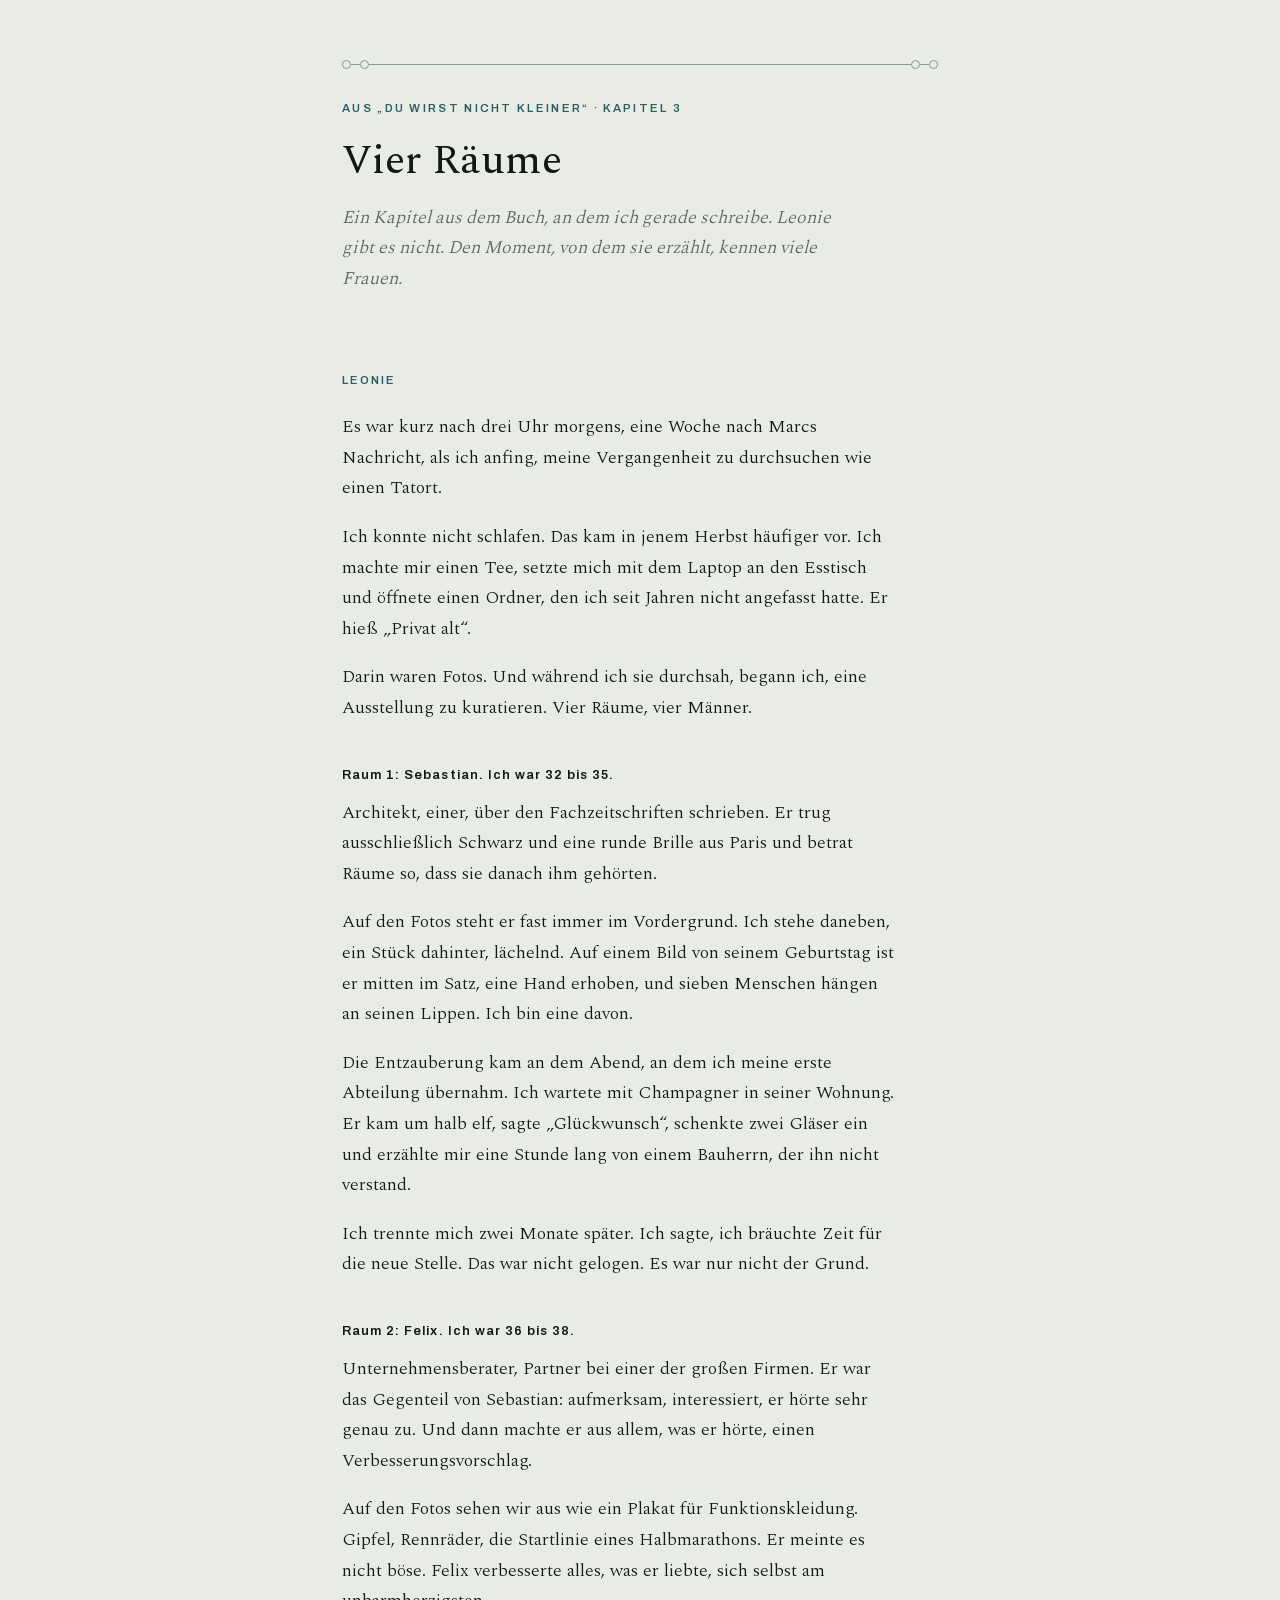
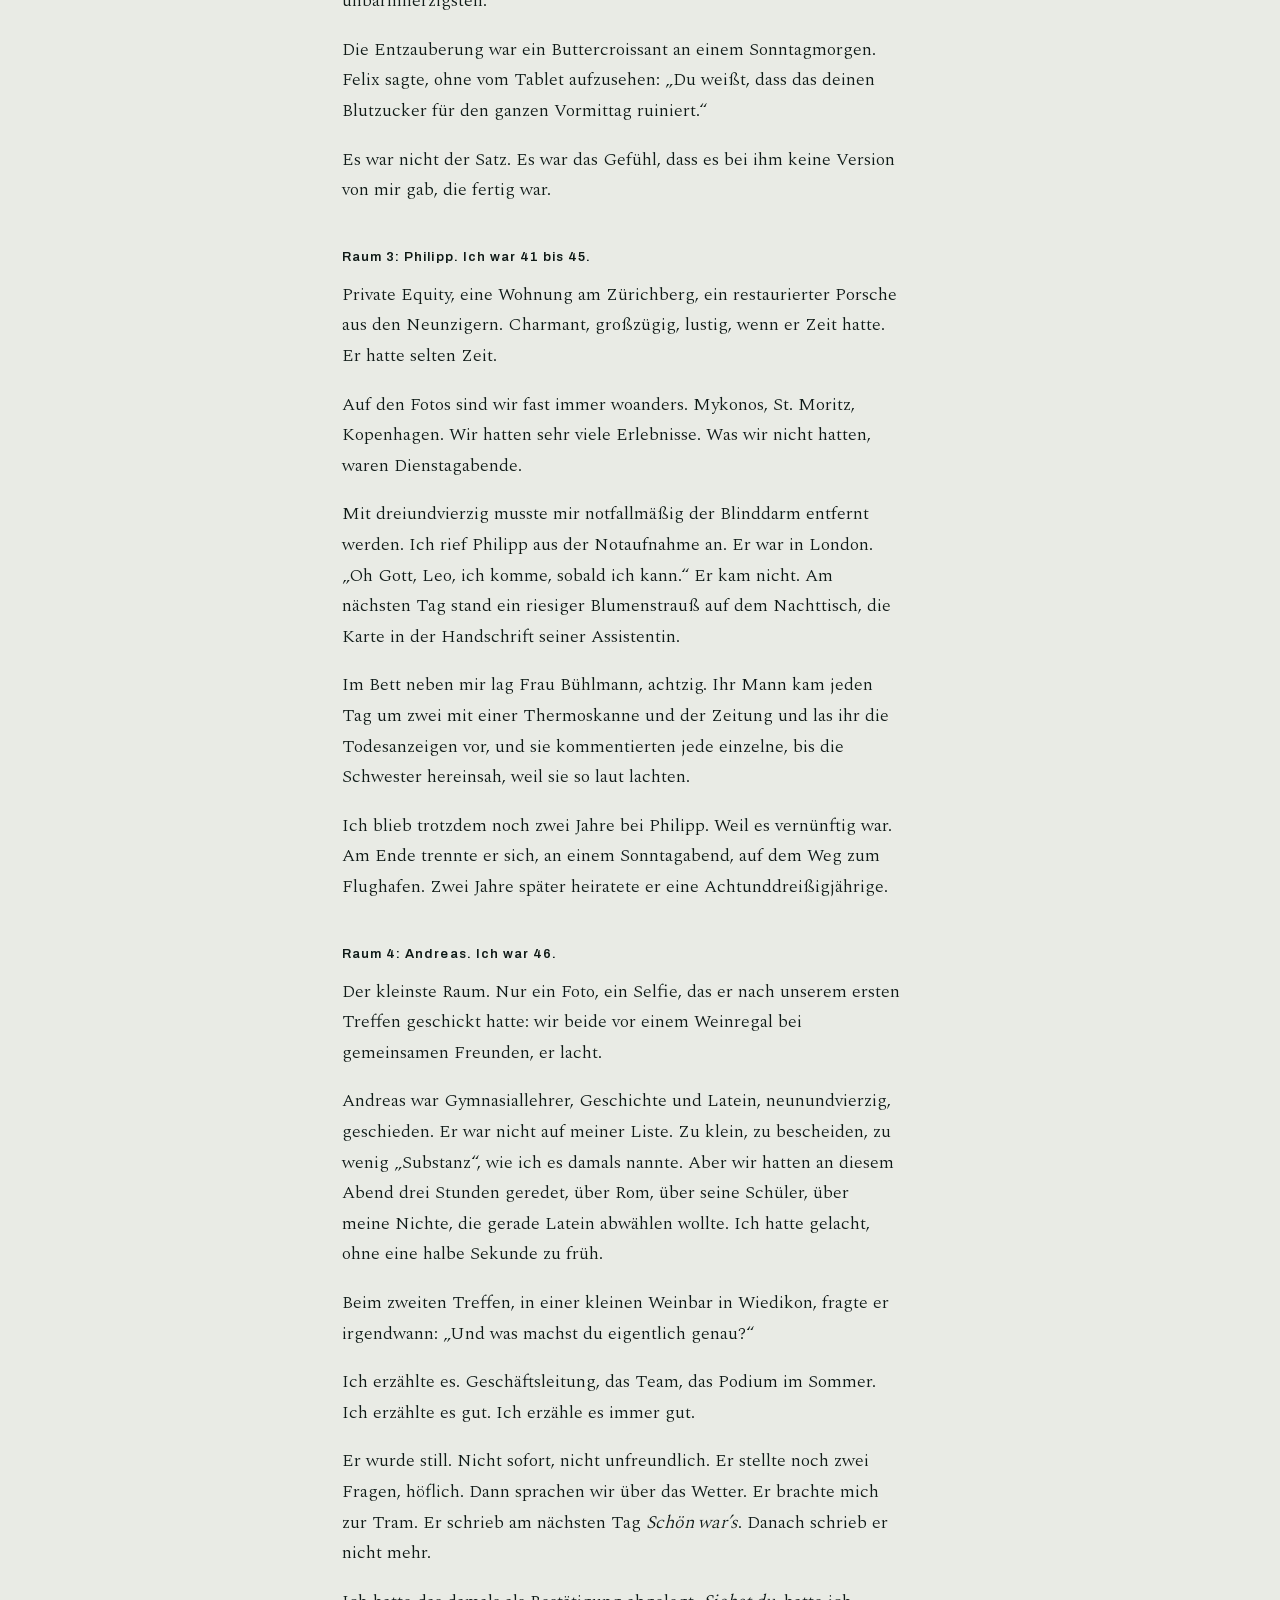
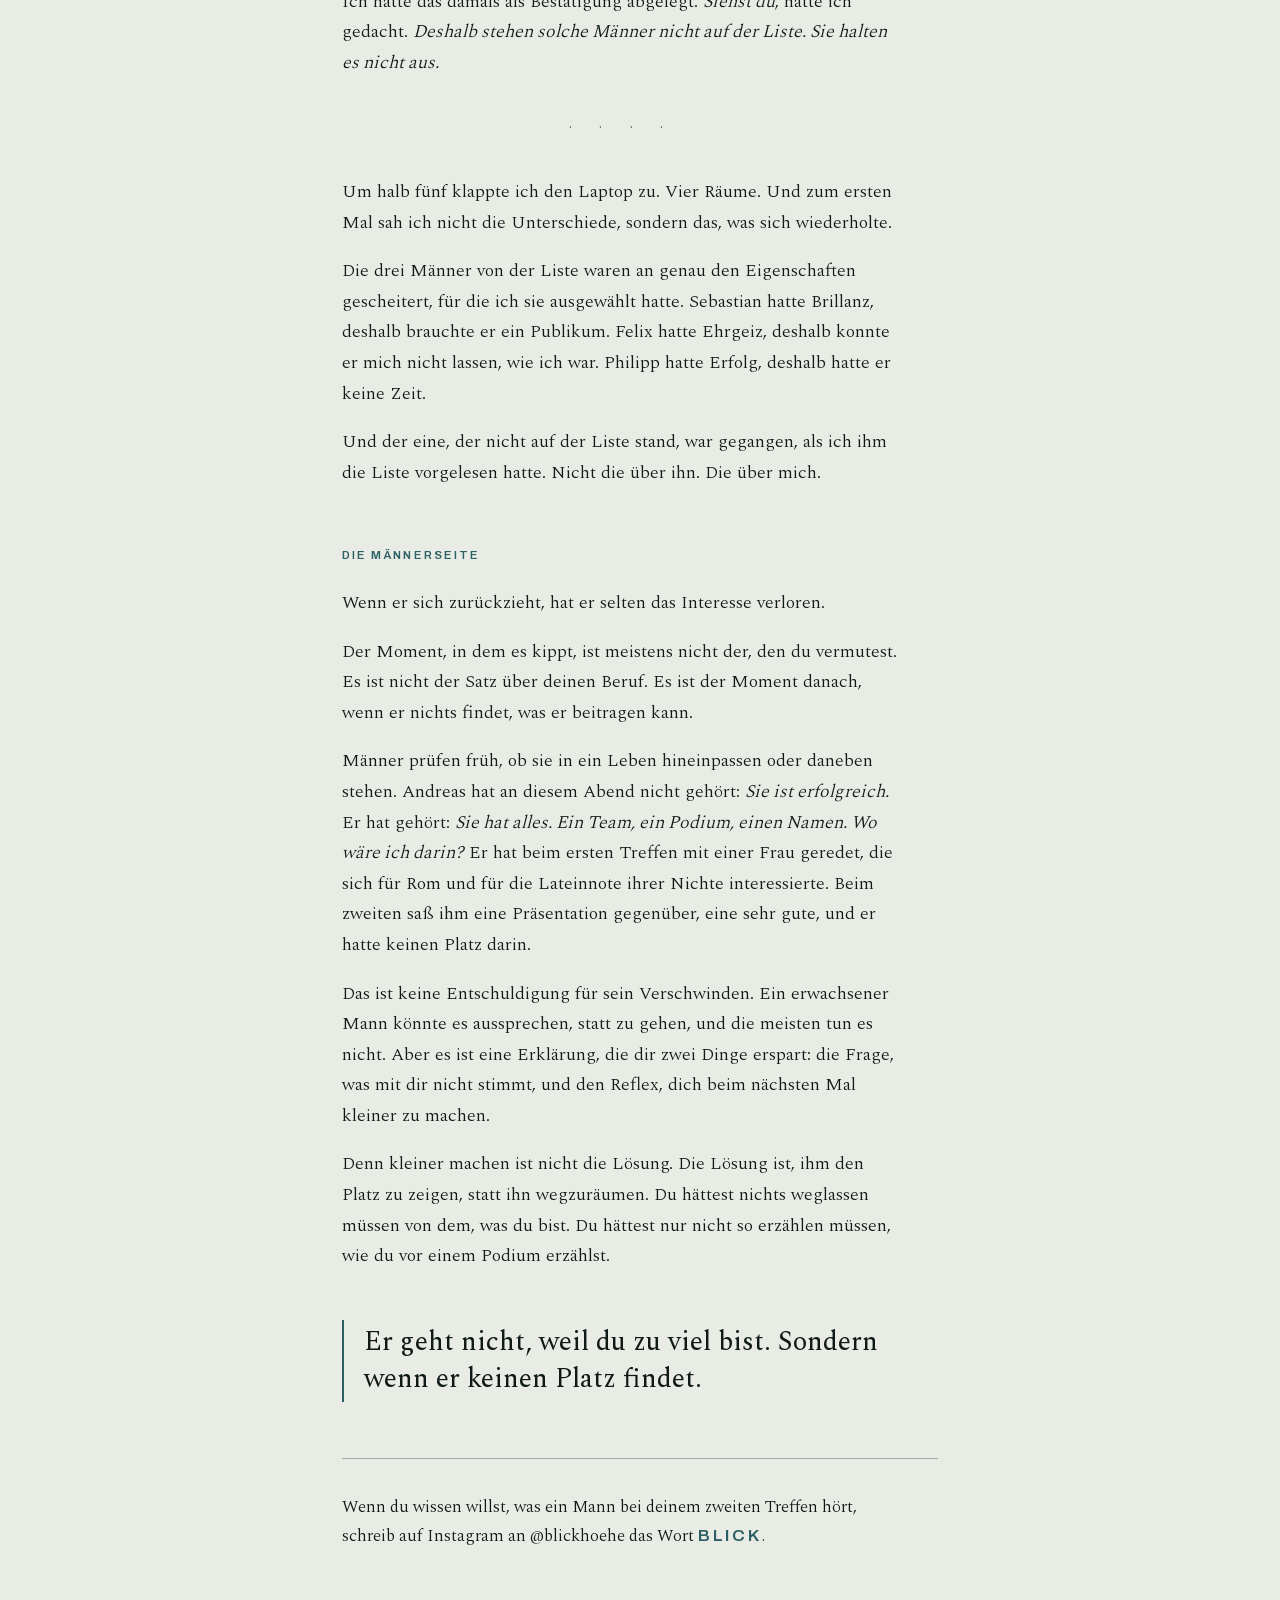
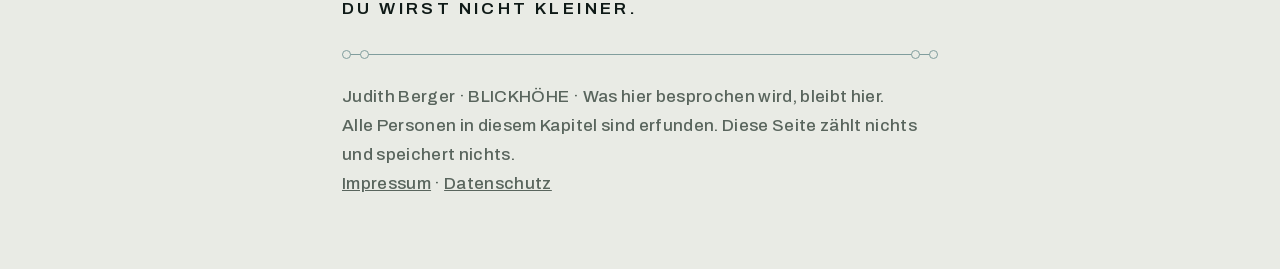
==== kapitel/index.html @ a81d2ccd "Kapitelseite: Vier Räume (Teaser nach RÜCKZUG)" ====
<!DOCTYPE html>
<html lang="de">
<head>
<meta charset="utf-8">
<meta name="viewport" content="width=device-width, initial-scale=1">
<title>Vier Räume · BLICKHÖHE</title>
<meta name="description" content="Ein Kapitel aus „Du wirst nicht kleiner“ von Judith Berger. Warum Männer sich zurückziehen.">
<meta name="robots" content="noindex, nofollow">
<meta name="referrer" content="no-referrer">
<!-- Schriften selbst gehostet, beim Aufruf dieser Seite geht keine Verbindung zu Dritten. Kein Zähler, keine Cookies. -->
<link rel="stylesheet" href="../schrift.css">
<style>
  *{box-sizing:border-box}
  html{color-scheme:light dark}
  :root{
    --grund:#E9EBE5; --flaeche:#F2F3EF; --ink:#0F1A17; --gedaempft:#59655D;
    --akzent:#2C5F63; --linie:rgba(15,26,23,.15); --linie-stark:rgba(15,26,23,.3);
    --serif:"Spectral",Georgia,"Times New Roman",serif;
    --sans:"Archivo",system-ui,-apple-system,"Segoe UI",sans-serif;
  }
  @media (prefers-color-scheme: dark){
    :root:not([data-theme="light"]){
      --grund:#0F1A17; --flaeche:#1E332E; --ink:#E9EBE5; --gedaempft:#9AA79E;
      --akzent:#7FB0B2; --linie:rgba(154,167,158,.22); --linie-stark:rgba(154,167,158,.44);
    }
  }
  :root[data-theme="dark"]{
    --grund:#0F1A17; --flaeche:#1E332E; --ink:#E9EBE5; --gedaempft:#9AA79E;
    --akzent:#7FB0B2; --linie:rgba(154,167,158,.22); --linie-stark:rgba(154,167,158,.44);
  }
  body{background:var(--grund);color:var(--ink);font-family:var(--serif);
    font-weight:300;font-size:18px;line-height:1.7;margin:0}
  .bahn{max-width:640px;margin:0 auto;padding:0 22px}

  .zeichen{position:relative;height:1px;background:var(--akzent);opacity:.55}
  .zeichen i{position:absolute;top:-4px;width:9px;height:9px;border:1px solid var(--akzent);
    border-radius:50%;background:var(--grund)}
  .zeichen i:nth-child(1){left:0} .zeichen i:nth-child(2){left:18px}
  .zeichen i:nth-child(3){right:18px} .zeichen i:nth-child(4){right:0}

  header{padding:64px 0 10px}
  .augenbraue{font-family:var(--sans);font-size:11.5px;font-weight:600;letter-spacing:.2em;
    color:var(--akzent);margin:34px 0 18px;text-transform:uppercase}
  h1{font-family:var(--serif);font-weight:400;font-size:clamp(30px,7vw,42px);line-height:1.15;margin:0 0 18px}
  .vorwort{color:var(--gedaempft);font-style:italic;margin:0 0 8px;max-width:58ch}

  h2{font-family:var(--sans);font-size:11.5px;font-weight:600;letter-spacing:.18em;
    text-transform:uppercase;color:var(--akzent);margin:58px 0 22px}
  h3{font-family:var(--sans);font-size:13px;font-weight:600;letter-spacing:.08em;
    margin:40px 0 12px}
  p{margin:0 0 18px;max-width:62ch}
  .trenner{text-align:center;color:var(--gedaempft);letter-spacing:.6em;margin:34px 0}

  .satz{border-left:2px solid var(--akzent);padding:4px 0 4px 20px;margin:48px 0;
    font-size:clamp(22px,5vw,27px);line-height:1.38;font-weight:400}

  .ende{border-top:1px solid var(--linie-stark);margin-top:56px;padding:34px 0 0}
  .ende p{font-size:17px}
  .code{font-family:var(--sans);font-weight:600;letter-spacing:.16em;color:var(--akzent)}
  .schluss{font-family:var(--sans);font-size:12px;font-weight:600;letter-spacing:.2em;
    text-transform:uppercase;margin:44px 0 30px}
  .fussnote{color:var(--gedaempft);font-family:var(--sans);font-size:11.5px;line-height:1.7;
    letter-spacing:.02em;margin:0 0 70px}
  .fussnote a{color:inherit}
</style>
</head>
<body>
<div class="bahn">

<header>
  <div class="zeichen"><i></i><i></i><i></i><i></i></div>
  <p class="augenbraue">Aus „Du wirst nicht kleiner“ · Kapitel 3</p>
  <h1>Vier Räume</h1>
  <p class="vorwort">Ein Kapitel aus dem Buch, an dem ich gerade schreibe. Leonie gibt es nicht. Den Moment, von dem sie erzählt, kennen viele Frauen.</p>
</header>

<h2>Leonie</h2>

<p>Es war kurz nach drei Uhr morgens, eine Woche nach Marcs Nachricht, als ich anfing, meine Vergangenheit zu durchsuchen wie einen Tatort.</p>
<p>Ich konnte nicht schlafen. Das kam in jenem Herbst häufiger vor. Ich machte mir einen Tee, setzte mich mit dem Laptop an den Esstisch und öffnete einen Ordner, den ich seit Jahren nicht angefasst hatte. Er hieß „Privat alt“.</p>
<p>Darin waren Fotos. Und während ich sie durchsah, begann ich, eine Ausstellung zu kuratieren. Vier Räume, vier Männer.</p>

<h3>Raum 1: Sebastian. Ich war 32 bis 35.</h3>
<p>Architekt, einer, über den Fachzeitschriften schrieben. Er trug ausschließlich Schwarz und eine runde Brille aus Paris und betrat Räume so, dass sie danach ihm gehörten.</p>
<p>Auf den Fotos steht er fast immer im Vordergrund. Ich stehe daneben, ein Stück dahinter, lächelnd. Auf einem Bild von seinem Geburtstag ist er mitten im Satz, eine Hand erhoben, und sieben Menschen hängen an seinen Lippen. Ich bin eine davon.</p>
<p>Die Entzauberung kam an dem Abend, an dem ich meine erste Abteilung übernahm. Ich wartete mit Champagner in seiner Wohnung. Er kam um halb elf, sagte „Glückwunsch“, schenkte zwei Gläser ein und erzählte mir eine Stunde lang von einem Bauherrn, der ihn nicht verstand.</p>
<p>Ich trennte mich zwei Monate später. Ich sagte, ich bräuchte Zeit für die neue Stelle. Das war nicht gelogen. Es war nur nicht der Grund.</p>

<h3>Raum 2: Felix. Ich war 36 bis 38.</h3>
<p>Unternehmensberater, Partner bei einer der großen Firmen. Er war das Gegenteil von Sebastian: aufmerksam, interessiert, er hörte sehr genau zu. Und dann machte er aus allem, was er hörte, einen Verbesserungsvorschlag.</p>
<p>Auf den Fotos sehen wir aus wie ein Plakat für Funktionskleidung. Gipfel, Rennräder, die Startlinie eines Halbmarathons. Er meinte es nicht böse. Felix verbesserte alles, was er liebte, sich selbst am unbarmherzigsten.</p>
<p>Die Entzauberung war ein Buttercroissant an einem Sonntagmorgen. Felix sagte, ohne vom Tablet aufzusehen: „Du weißt, dass das deinen Blutzucker für den ganzen Vormittag ruiniert.“</p>
<p>Es war nicht der Satz. Es war das Gefühl, dass es bei ihm keine Version von mir gab, die fertig war.</p>

<h3>Raum 3: Philipp. Ich war 41 bis 45.</h3>
<p>Private Equity, eine Wohnung am Zürichberg, ein restaurierter Porsche aus den Neunzigern. Charmant, großzügig, lustig, wenn er Zeit hatte. Er hatte selten Zeit.</p>
<p>Auf den Fotos sind wir fast immer woanders. Mykonos, St. Moritz, Kopenhagen. Wir hatten sehr viele Erlebnisse. Was wir nicht hatten, waren Dienstagabende.</p>
<p>Mit dreiundvierzig musste mir notfallmäßig der Blinddarm entfernt werden. Ich rief Philipp aus der Notaufnahme an. Er war in London. „Oh Gott, Leo, ich komme, sobald ich kann.“ Er kam nicht. Am nächsten Tag stand ein riesiger Blumenstrauß auf dem Nachttisch, die Karte in der Handschrift seiner Assistentin.</p>
<p>Im Bett neben mir lag Frau Bühlmann, achtzig. Ihr Mann kam jeden Tag um zwei mit einer Thermoskanne und der Zeitung und las ihr die Todesanzeigen vor, und sie kommentierten jede einzelne, bis die Schwester hereinsah, weil sie so laut lachten.</p>
<p>Ich blieb trotzdem noch zwei Jahre bei Philipp. Weil es vernünftig war. Am Ende trennte er sich, an einem Sonntagabend, auf dem Weg zum Flughafen. Zwei Jahre später heiratete er eine Achtunddreißigjährige.</p>

<h3>Raum 4: Andreas. Ich war 46.</h3>
<p>Der kleinste Raum. Nur ein Foto, ein Selfie, das er nach unserem ersten Treffen geschickt hatte: wir beide vor einem Weinregal bei gemeinsamen Freunden, er lacht.</p>
<p>Andreas war Gymnasiallehrer, Geschichte und Latein, neunundvierzig, geschieden. Er war nicht auf meiner Liste. Zu klein, zu bescheiden, zu wenig „Substanz“, wie ich es damals nannte. Aber wir hatten an diesem Abend drei Stunden geredet, über Rom, über seine Schüler, über meine Nichte, die gerade Latein abwählen wollte. Ich hatte gelacht, ohne eine halbe Sekunde zu früh.</p>
<p>Beim zweiten Treffen, in einer kleinen Weinbar in Wiedikon, fragte er irgendwann: „Und was machst du eigentlich genau?“</p>
<p>Ich erzählte es. Geschäftsleitung, das Team, das Podium im Sommer. Ich erzählte es gut. Ich erzähle es immer gut.</p>
<p>Er wurde still. Nicht sofort, nicht unfreundlich. Er stellte noch zwei Fragen, höflich. Dann sprachen wir über das Wetter. Er brachte mich zur Tram. Er schrieb am nächsten Tag <em>Schön war’s</em>. Danach schrieb er nicht mehr.</p>
<p>Ich hatte das damals als Bestätigung abgelegt. <em>Siehst du</em>, hatte ich gedacht. <em>Deshalb stehen solche Männer nicht auf der Liste. Sie halten es nicht aus.</em></p>

<p class="trenner">· · · ·</p>

<p>Um halb fünf klappte ich den Laptop zu. Vier Räume. Und zum ersten Mal sah ich nicht die Unterschiede, sondern das, was sich wiederholte.</p>
<p>Die drei Männer von der Liste waren an genau den Eigenschaften gescheitert, für die ich sie ausgewählt hatte. Sebastian hatte Brillanz, deshalb brauchte er ein Publikum. Felix hatte Ehrgeiz, deshalb konnte er mich nicht lassen, wie ich war. Philipp hatte Erfolg, deshalb hatte er keine Zeit.</p>
<p>Und der eine, der nicht auf der Liste stand, war gegangen, als ich ihm die Liste vorgelesen hatte. Nicht die über ihn. Die über mich.</p>

<h2>Die Männerseite</h2>

<p>Wenn er sich zurückzieht, hat er selten das Interesse verloren.</p>
<p>Der Moment, in dem es kippt, ist meistens nicht der, den du vermutest. Es ist nicht der Satz über deinen Beruf. Es ist der Moment danach, wenn er nichts findet, was er beitragen kann.</p>
<p>Männer prüfen früh, ob sie in ein Leben hineinpassen oder daneben stehen. Andreas hat an diesem Abend nicht gehört: <em>Sie ist erfolgreich.</em> Er hat gehört: <em>Sie hat alles. Ein Team, ein Podium, einen Namen. Wo wäre ich darin?</em> Er hat beim ersten Treffen mit einer Frau geredet, die sich für Rom und für die Lateinnote ihrer Nichte interessierte. Beim zweiten saß ihm eine Präsentation gegenüber, eine sehr gute, und er hatte keinen Platz darin.</p>
<p>Das ist keine Entschuldigung für sein Verschwinden. Ein erwachsener Mann könnte es aussprechen, statt zu gehen, und die meisten tun es nicht. Aber es ist eine Erklärung, die dir zwei Dinge erspart: die Frage, was mit dir nicht stimmt, und den Reflex, dich beim nächsten Mal kleiner zu machen.</p>
<p>Denn kleiner machen ist nicht die Lösung. Die Lösung ist, ihm den Platz zu zeigen, statt ihn wegzuräumen. Du hättest nichts weglassen müssen von dem, was du bist. Du hättest nur nicht so erzählen müssen, wie du vor einem Podium erzählst.</p>

<p class="satz">Er geht nicht, weil du zu viel bist. Sondern wenn er keinen Platz findet.</p>

<div class="ende">
  <p>Wenn du wissen willst, was ein Mann bei deinem zweiten Treffen hört, schreib auf Instagram an @blickhoehe das Wort <span class="code">BLICK</span>.</p>
  <p class="schluss">Du wirst nicht kleiner.</p>
  <div class="zeichen"><i></i><i></i><i></i><i></i></div>
  <p class="fussnote" style="margin-top:28px">
    Judith Berger · BLICKHÖHE · Was hier besprochen wird, bleibt hier.<br>
    Alle Personen in diesem Kapitel sind erfunden. Diese Seite zählt nichts und speichert nichts.<br>
    <a href="../impressum.html">Impressum</a> · <a href="../datenschutz.html">Datenschutz</a>
  </p>
</div>

</div>
</body>
</html>
---- schrift.css ----
@font-face{font-family:'Archivo';font-style:normal;font-weight:500;
  font-display:swap;src:url(schrift/archivo-500-latin-ext.woff2) format('woff2');
  unicode-range:U+0100-02BA, U+02BD-02C5, U+02C7-02CC, U+02CE-02D7, U+02DD-02FF, U+0304, U+0308, U+0329, U+1D00-1DBF, U+1E00-1E9F, U+1EF2-1EFF, U+2020, U+20A0-20AB, U+20AD-20C0, U+2113, U+2C60-2C7F, U+A720-A7FF;}
@font-face{font-family:'Archivo';font-style:normal;font-weight:500;
  font-display:swap;src:url(schrift/archivo-500-latin.woff2) format('woff2');
  unicode-range:U+0000-00FF, U+0131, U+0152-0153, U+02BB-02BC, U+02C6, U+02DA, U+02DC, U+0304, U+0308, U+0329, U+2000-206F, U+20AC, U+2122, U+2191, U+2193, U+2212, U+2215, U+FEFF, U+FFFD;}
@font-face{font-family:'Archivo';font-style:normal;font-weight:600;
  font-display:swap;src:url(schrift/archivo-600-latin-ext.woff2) format('woff2');
  unicode-range:U+0100-02BA, U+02BD-02C5, U+02C7-02CC, U+02CE-02D7, U+02DD-02FF, U+0304, U+0308, U+0329, U+1D00-1DBF, U+1E00-1E9F, U+1EF2-1EFF, U+2020, U+20A0-20AB, U+20AD-20C0, U+2113, U+2C60-2C7F, U+A720-A7FF;}
@font-face{font-family:'Archivo';font-style:normal;font-weight:600;
  font-display:swap;src:url(schrift/archivo-600-latin.woff2) format('woff2');
  unicode-range:U+0000-00FF, U+0131, U+0152-0153, U+02BB-02BC, U+02C6, U+02DA, U+02DC, U+0304, U+0308, U+0329, U+2000-206F, U+20AC, U+2122, U+2191, U+2193, U+2212, U+2215, U+FEFF, U+FFFD;}
@font-face{font-family:'Spectral';font-style:normal;font-weight:300;
  font-display:swap;src:url(schrift/spectral-300-latin-ext.woff2) format('woff2');
  unicode-range:U+0100-02BA, U+02BD-02C5, U+02C7-02CC, U+02CE-02D7, U+02DD-02FF, U+0304, U+0308, U+0329, U+1D00-1DBF, U+1E00-1E9F, U+1EF2-1EFF, U+2020, U+20A0-20AB, U+20AD-20C0, U+2113, U+2C60-2C7F, U+A720-A7FF;}
@font-face{font-family:'Spectral';font-style:normal;font-weight:300;
  font-display:swap;src:url(schrift/spectral-300-latin.woff2) format('woff2');
  unicode-range:U+0000-00FF, U+0131, U+0152-0153, U+02BB-02BC, U+02C6, U+02DA, U+02DC, U+0304, U+0308, U+0329, U+2000-206F, U+20AC, U+2122, U+2191, U+2193, U+2212, U+2215, U+FEFF, U+FFFD;}
@font-face{font-family:'Spectral';font-style:normal;font-weight:400;
  font-display:swap;src:url(schrift/spectral-400-latin-ext.woff2) format('woff2');
  unicode-range:U+0100-02BA, U+02BD-02C5, U+02C7-02CC, U+02CE-02D7, U+02DD-02FF, U+0304, U+0308, U+0329, U+1D00-1DBF, U+1E00-1E9F, U+1EF2-1EFF, U+2020, U+20A0-20AB, U+20AD-20C0, U+2113, U+2C60-2C7F, U+A720-A7FF;}
@font-face{font-family:'Spectral';font-style:normal;font-weight:400;
  font-display:swap;src:url(schrift/spectral-400-latin.woff2) format('woff2');
  unicode-range:U+0000-00FF, U+0131, U+0152-0153, U+02BB-02BC, U+02C6, U+02DA, U+02DC, U+0304, U+0308, U+0329, U+2000-206F, U+20AC, U+2122, U+2191, U+2193, U+2212, U+2215, U+FEFF, U+FFFD;}
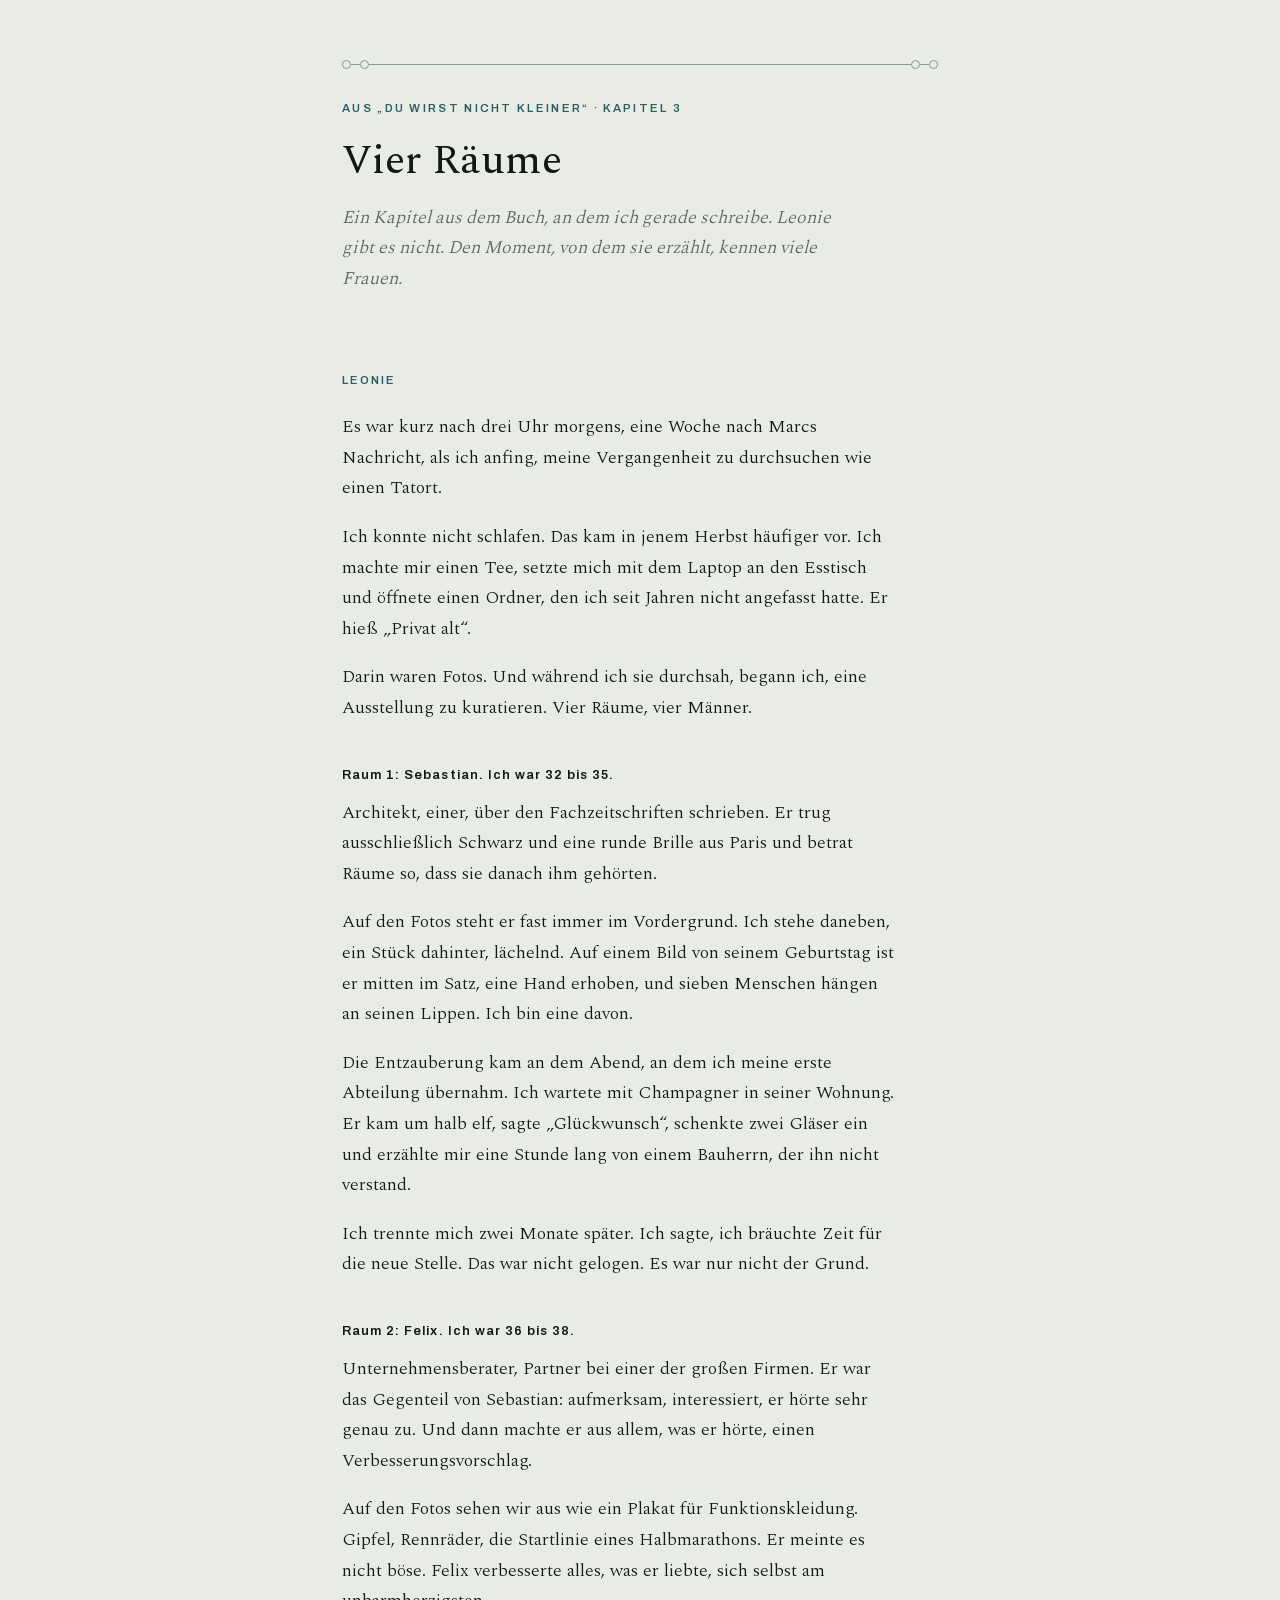
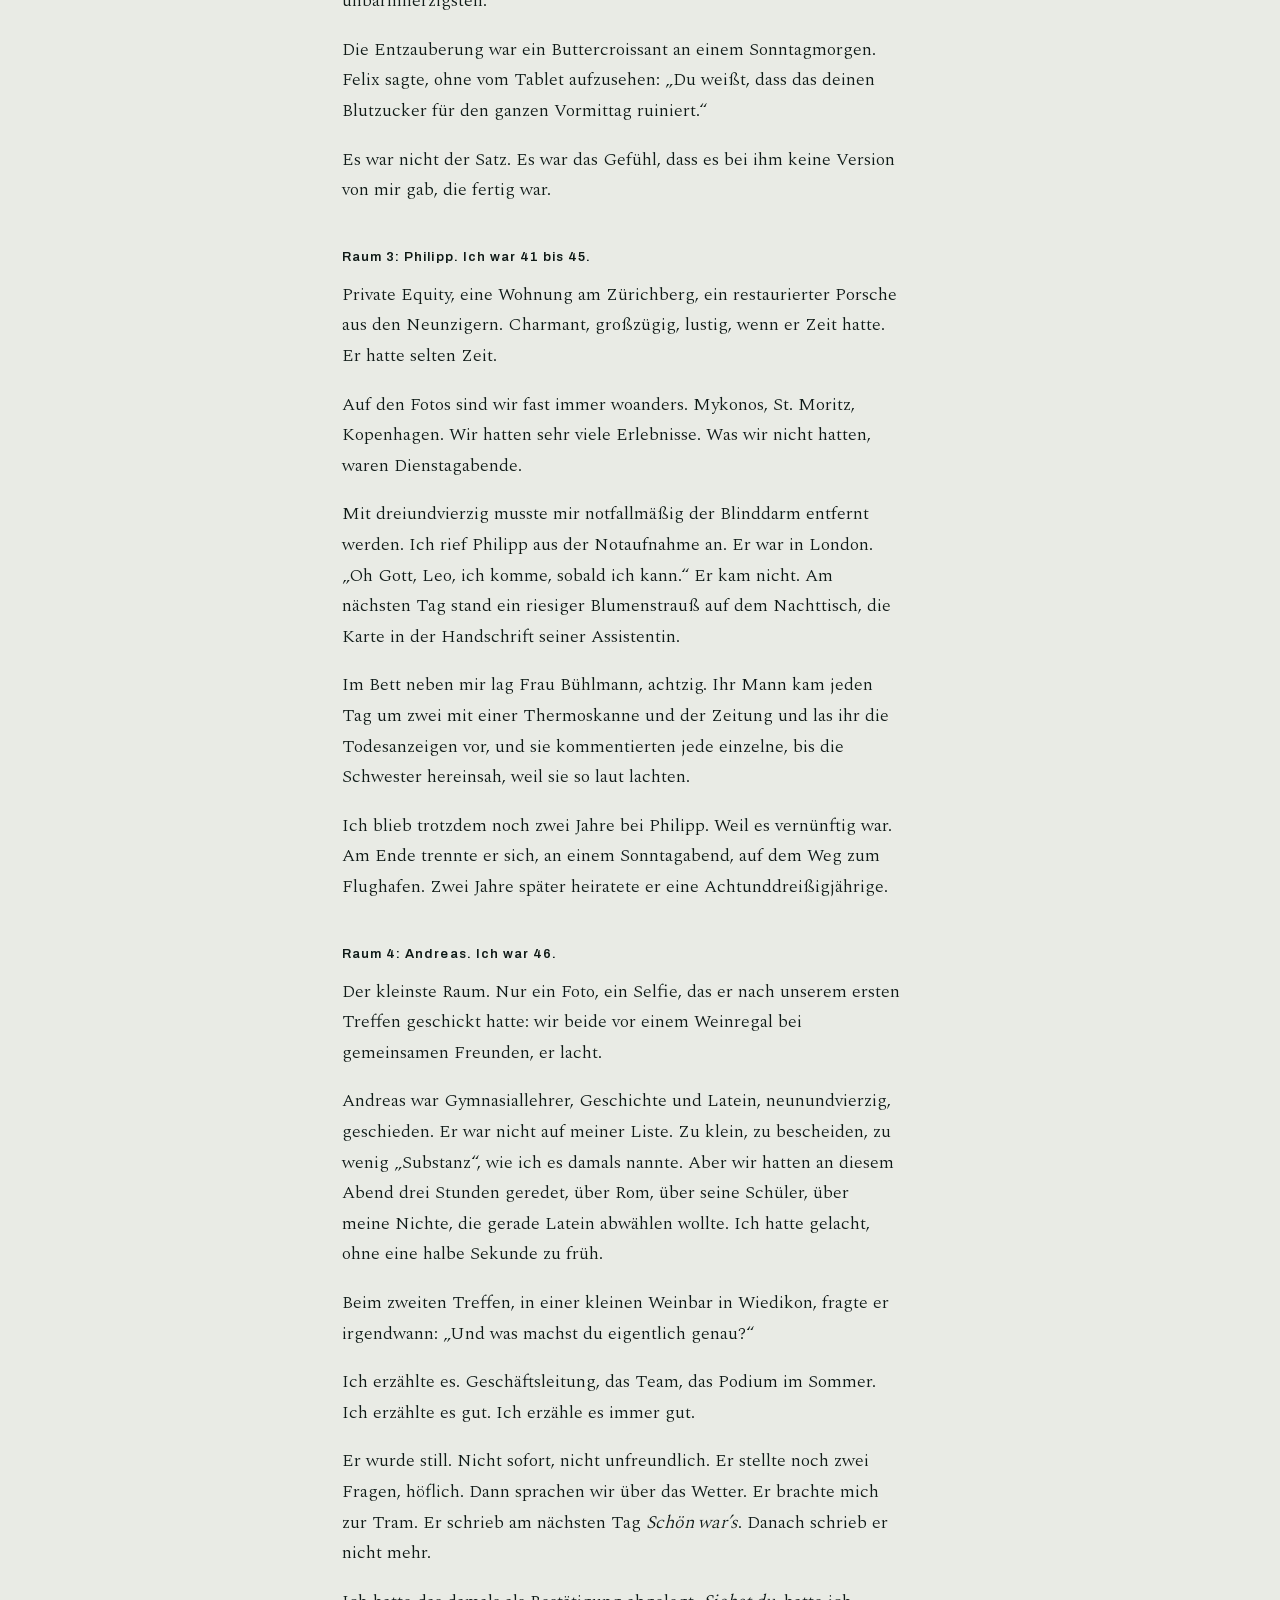
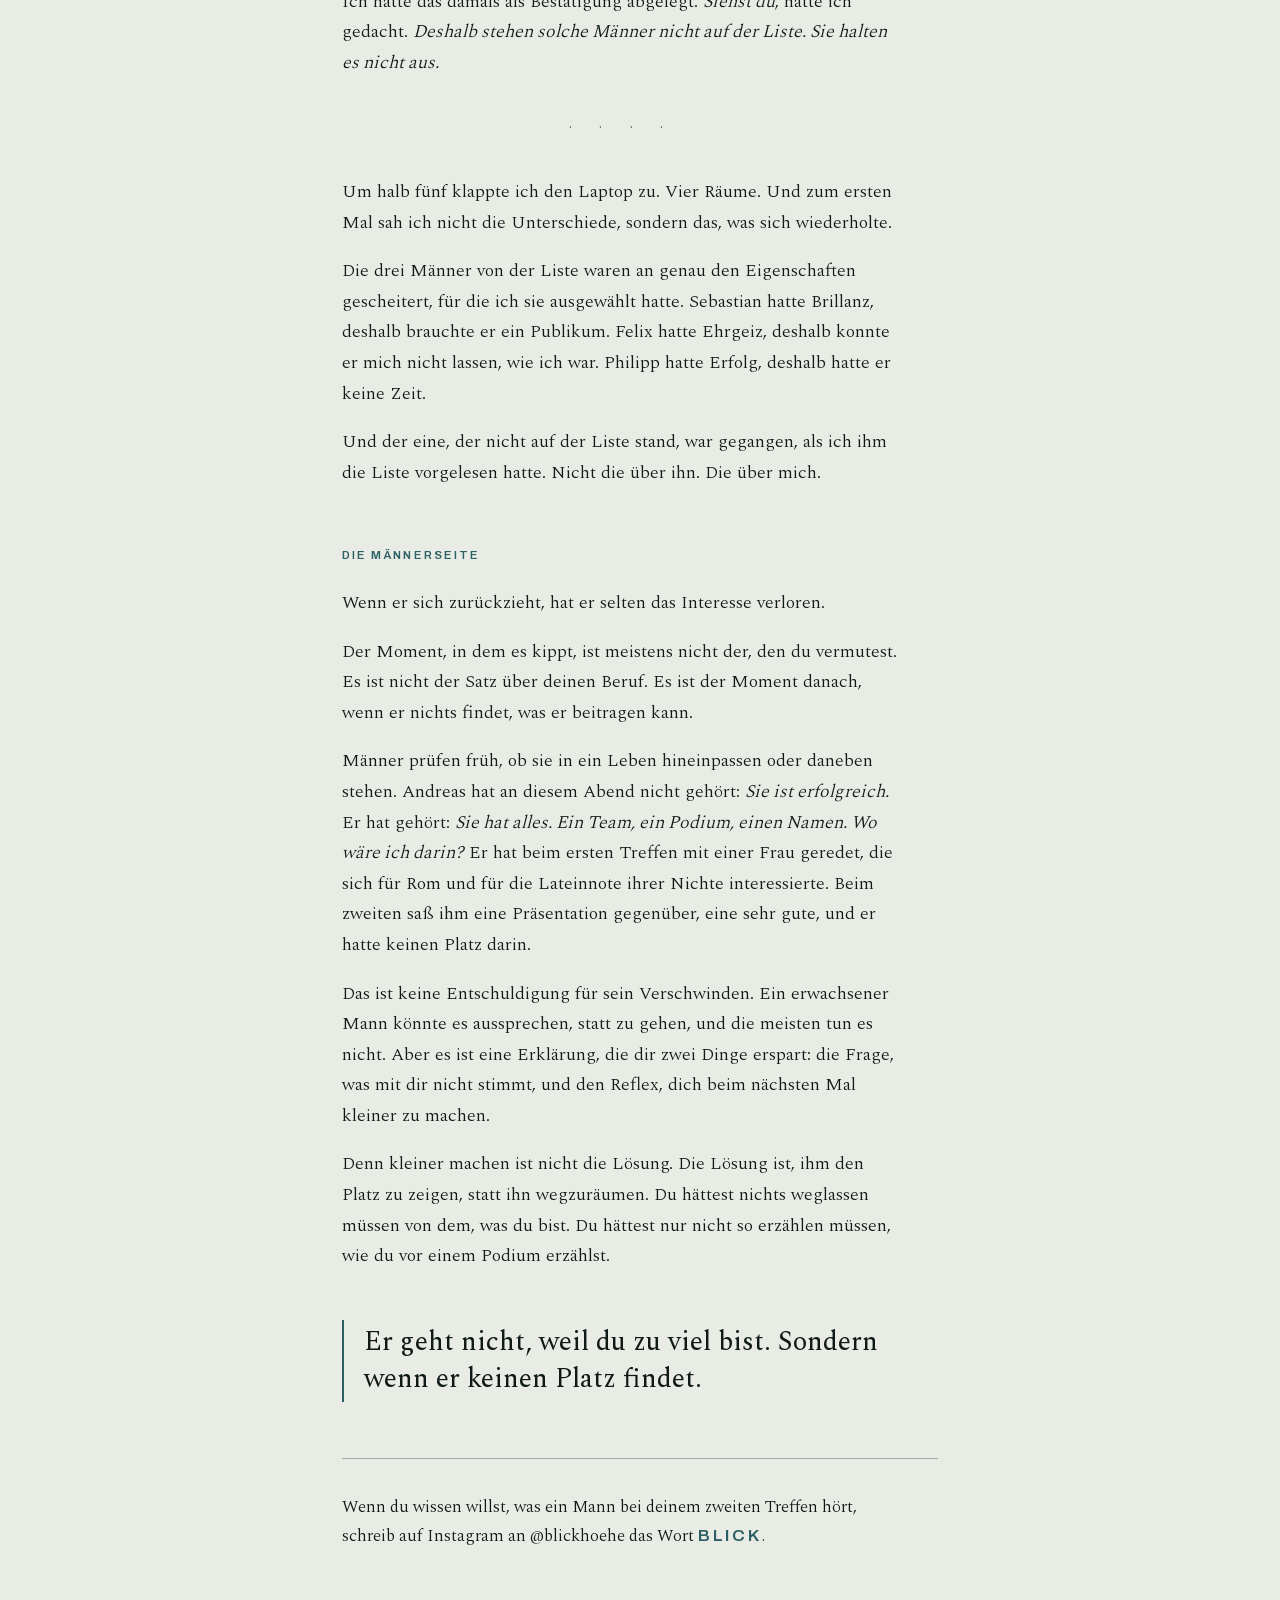
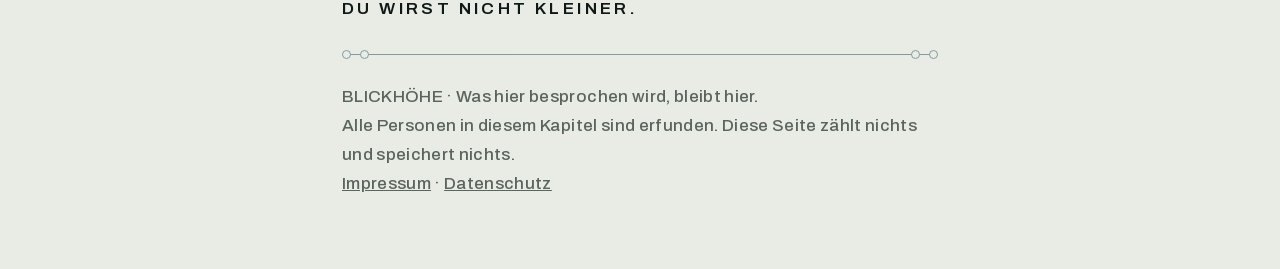
==== commit 102e1f86: "Seite anonymisiert, Reel eingebettet, ruhige Bewegung - Name aus Startseite, Kapitel und Fragebogen " ====
--- a/kapitel/index.html
+++ b/kapitel/index.html
@@ -4,7 +4,7 @@
 <meta charset="utf-8">
 <meta name="viewport" content="width=device-width, initial-scale=1">
 <title>Vier Räume · BLICKHÖHE</title>
-<meta name="description" content="Ein Kapitel aus „Du wirst nicht kleiner“ von Judith Berger. Warum Männer sich zurückziehen.">
+<meta name="description" content="Ein Kapitel aus „Du wirst nicht kleiner“. Warum Männer sich zurückziehen.">
 <meta name="robots" content="noindex, nofollow">
 <meta name="referrer" content="no-referrer">
 <!-- Schriften selbst gehostet, beim Aufruf dieser Seite geht keine Verbindung zu Dritten. Kein Zähler, keine Cookies. -->
@@ -128,7 +128,7 @@
   <p class="schluss">Du wirst nicht kleiner.</p>
   <div class="zeichen"><i></i><i></i><i></i><i></i></div>
   <p class="fussnote" style="margin-top:28px">
-    Judith Berger · BLICKHÖHE · Was hier besprochen wird, bleibt hier.<br>
+    BLICKHÖHE · Was hier besprochen wird, bleibt hier.<br>
     Alle Personen in diesem Kapitel sind erfunden. Diese Seite zählt nichts und speichert nichts.<br>
     <a href="../impressum.html">Impressum</a> · <a href="../datenschutz.html">Datenschutz</a>
   </p>
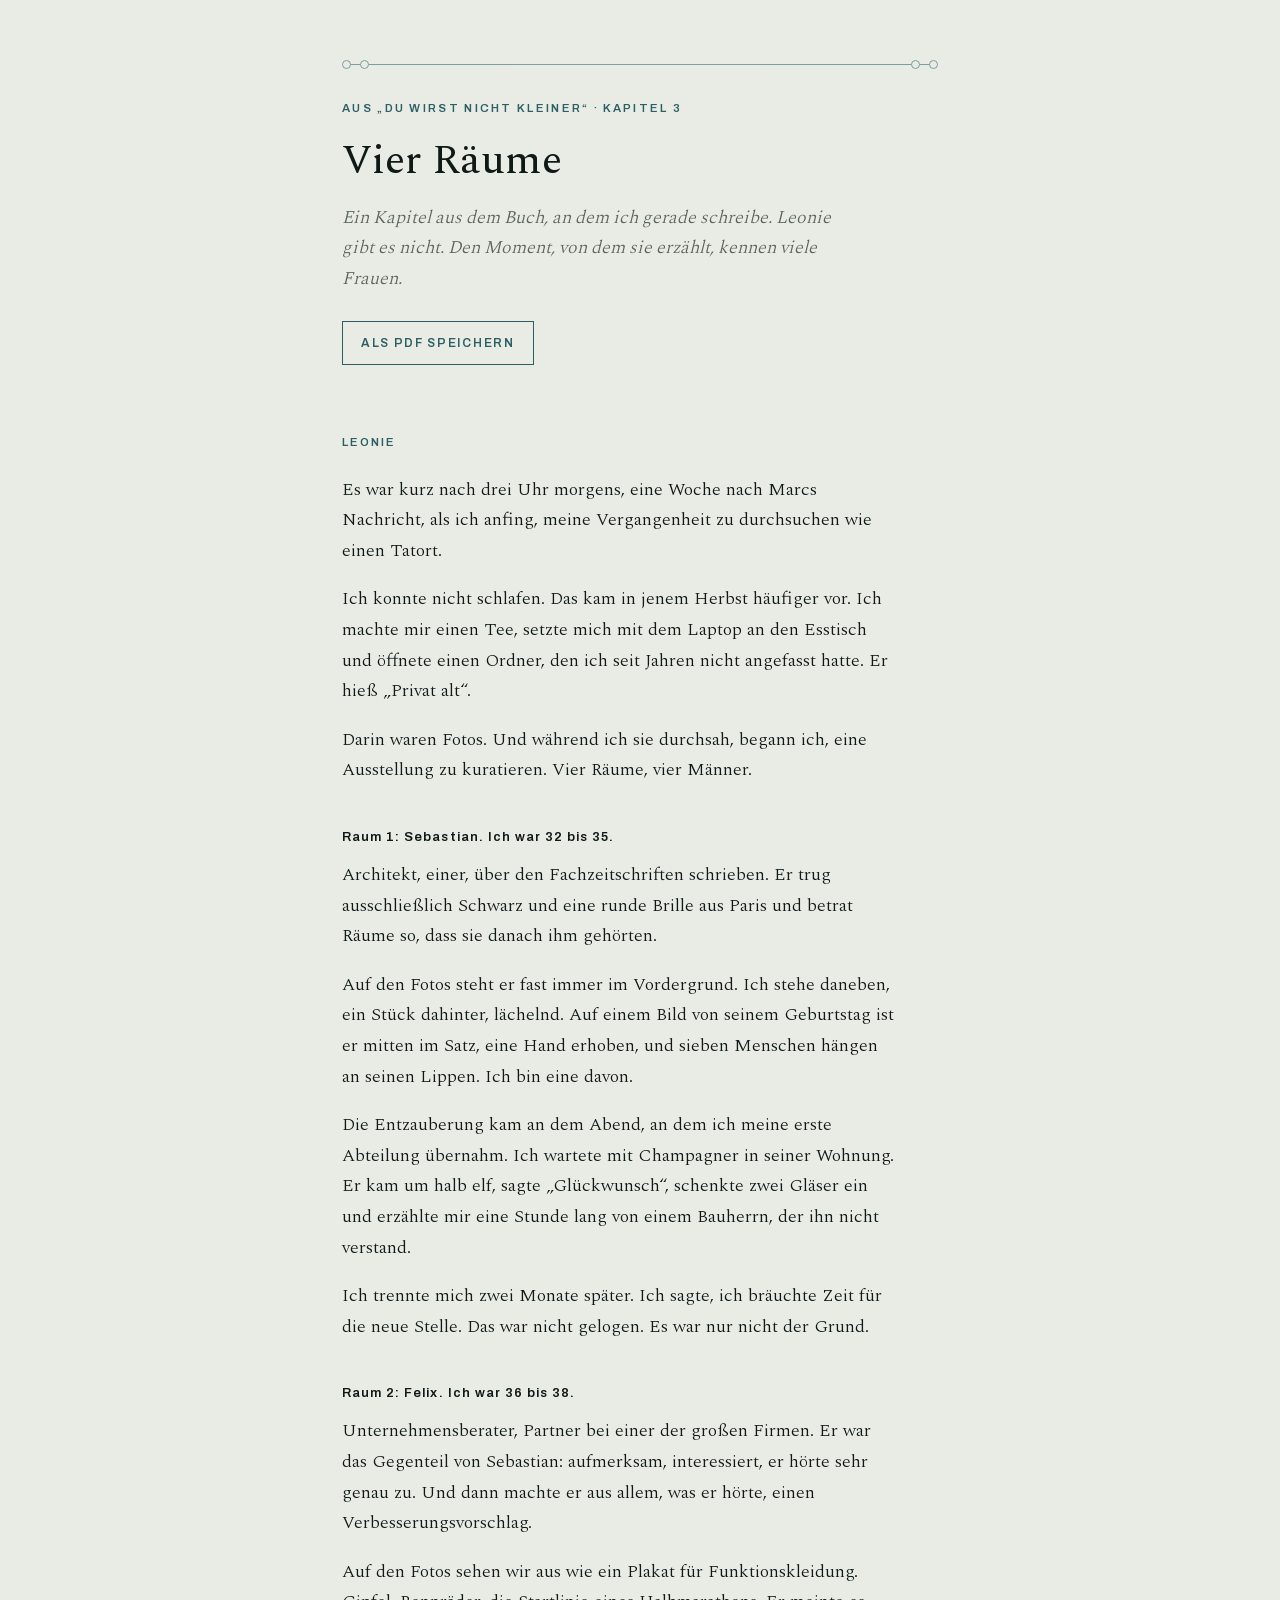
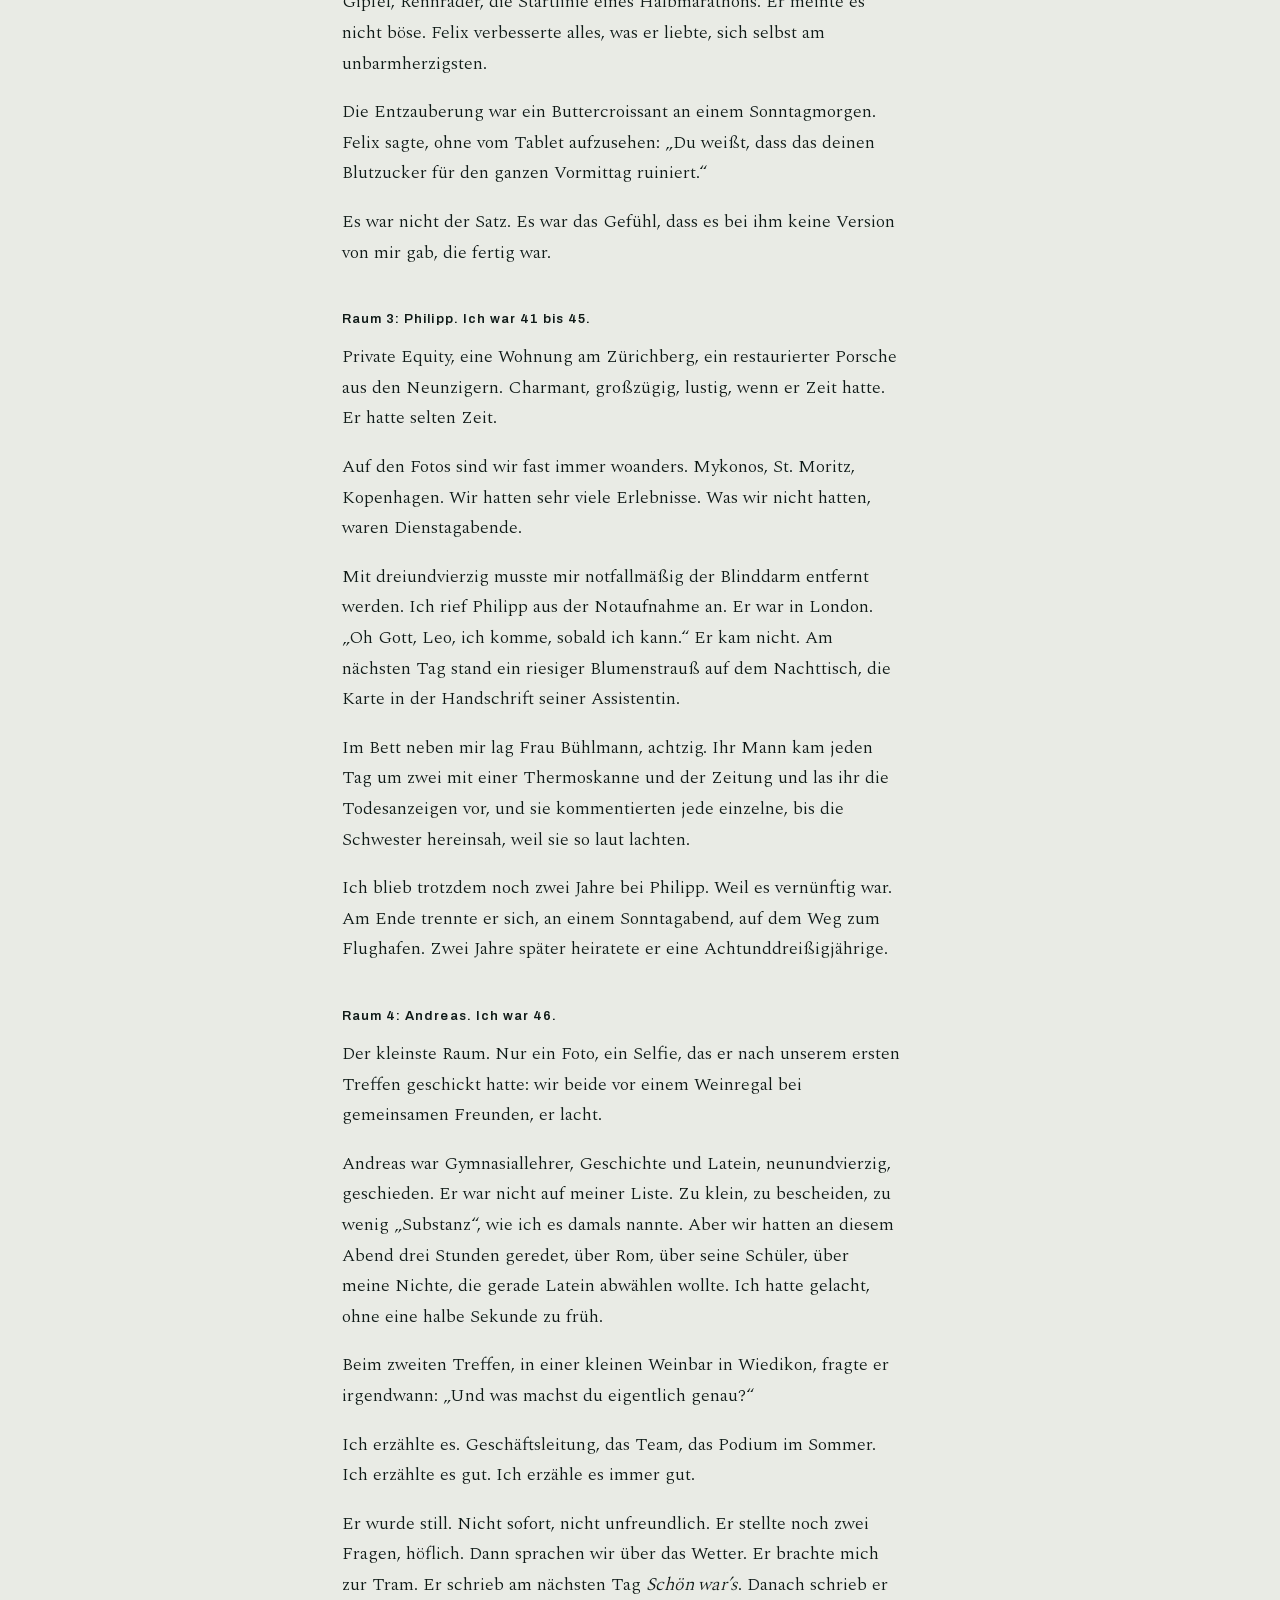
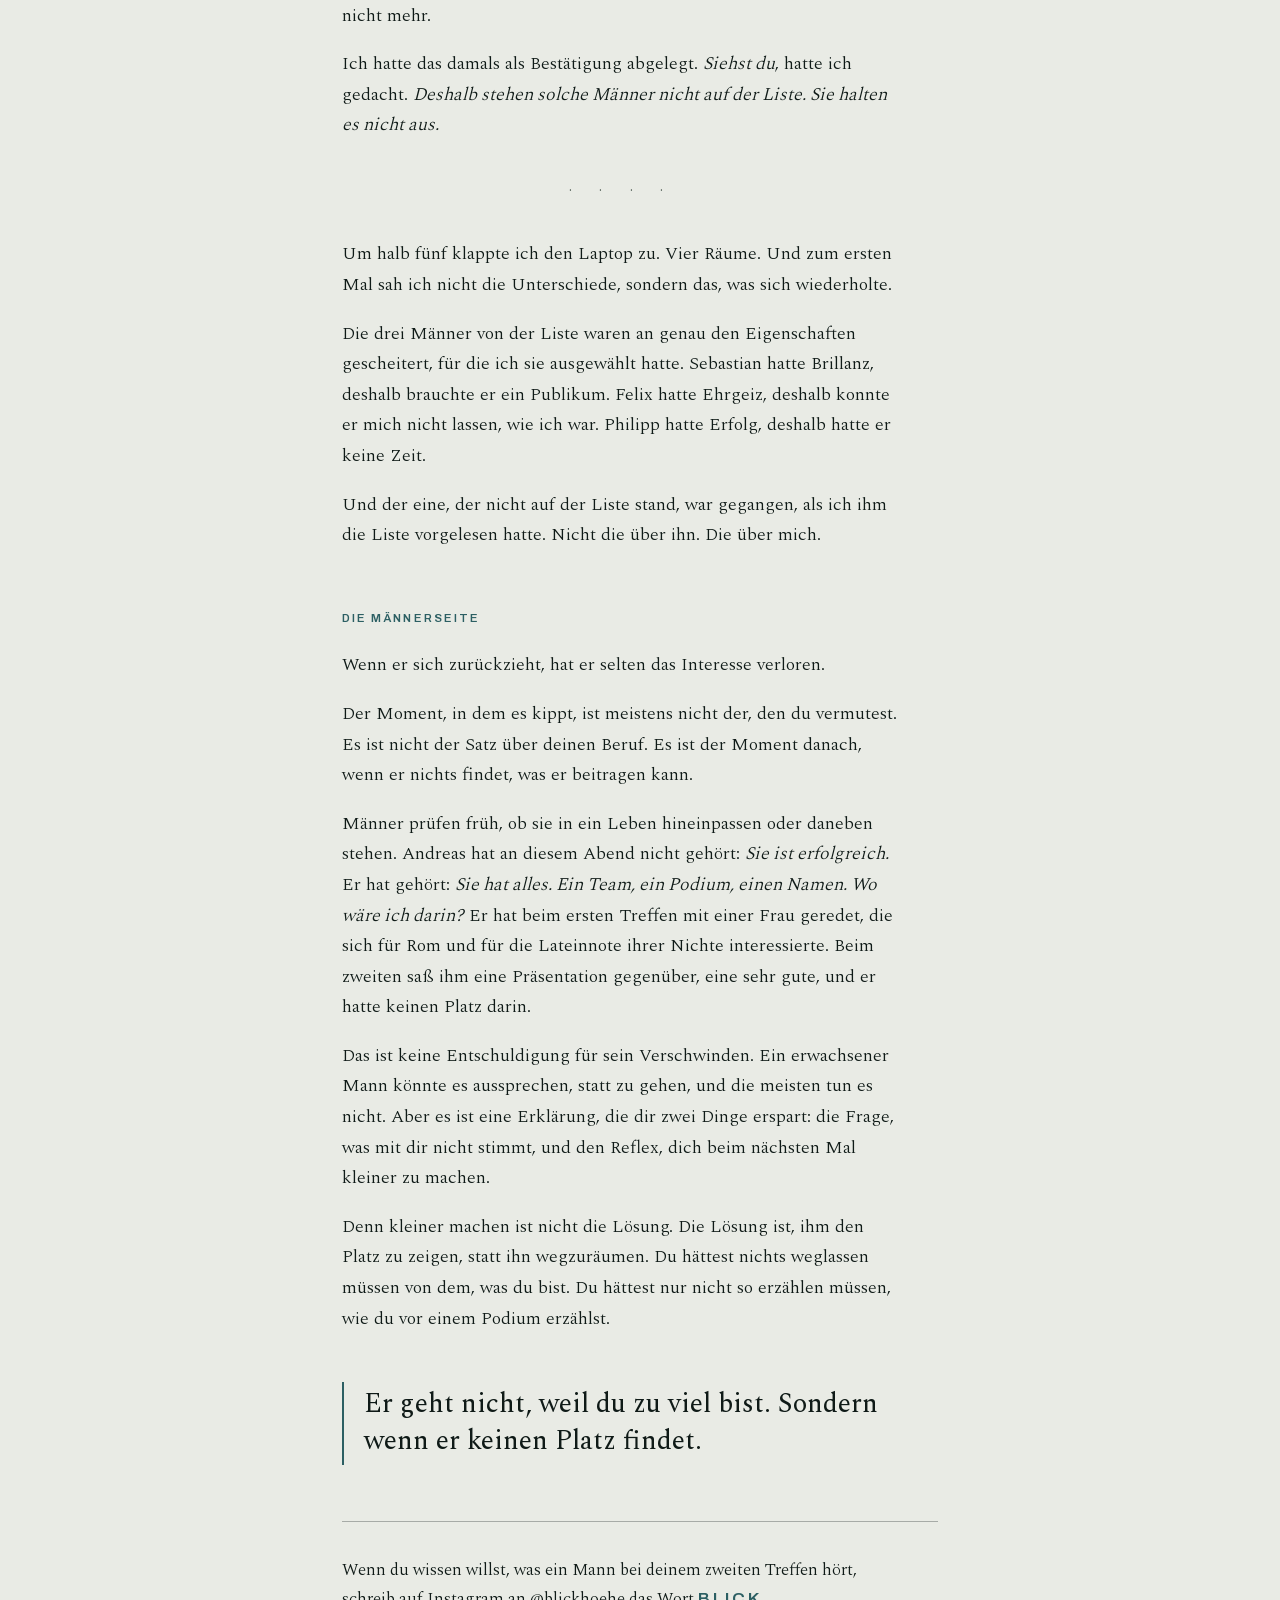
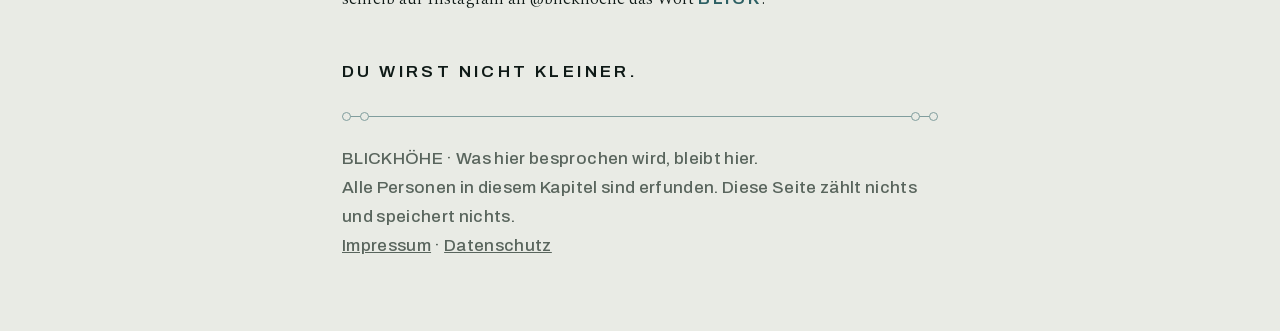
==== commit 98dc5655: "Kapitel als PDF, Beitrag 09" ====
--- a/kapitel/index.html
+++ b/kapitel/index.html
@@ -62,6 +62,20 @@
   .fussnote{color:var(--gedaempft);font-family:var(--sans);font-size:11.5px;line-height:1.7;
     letter-spacing:.02em;margin:0 0 70px}
   .fussnote a{color:inherit}
+
+  @media print{
+    :root{--grund:#fff;--flaeche:#fff;--ink:#0F1A17;--gedaempft:#59655D;
+      --akzent:#2C5F63;--linie:rgba(15,26,23,.16);--linie-stark:rgba(15,26,23,.3)}
+    body{background:#fff;color:#0F1A17;font-size:11.5pt;line-height:1.6}
+    .bahn{max-width:none;padding:0}
+    @page{size:A4;margin:22mm 20mm}
+    header{padding-top:0}
+    h2{margin-top:26pt}
+    h3{margin-top:18pt}
+    .satz{font-size:15pt}
+    .pdfknopf{display:none}
+    p,h3,.satz{break-inside:avoid}
+  }
 </style>
 </head>
 <body>
@@ -72,6 +86,7 @@
   <p class="augenbraue">Aus „Du wirst nicht kleiner“ · Kapitel 3</p>
   <h1>Vier Räume</h1>
   <p class="vorwort">Ein Kapitel aus dem Buch, an dem ich gerade schreibe. Leonie gibt es nicht. Den Moment, von dem sie erzählt, kennen viele Frauen.</p>
+<p class="pdfknopf" style="margin:26px 0 0"><a href="vier-raeume.pdf" style="font-family:var(--sans);font-size:12px;font-weight:600;letter-spacing:.14em;text-transform:uppercase;color:var(--akzent);text-decoration:none;border:1px solid var(--akzent);padding:11px 18px;display:inline-block">Als PDF speichern</a></p>
 </header>
 
 <h2>Leonie</h2>
